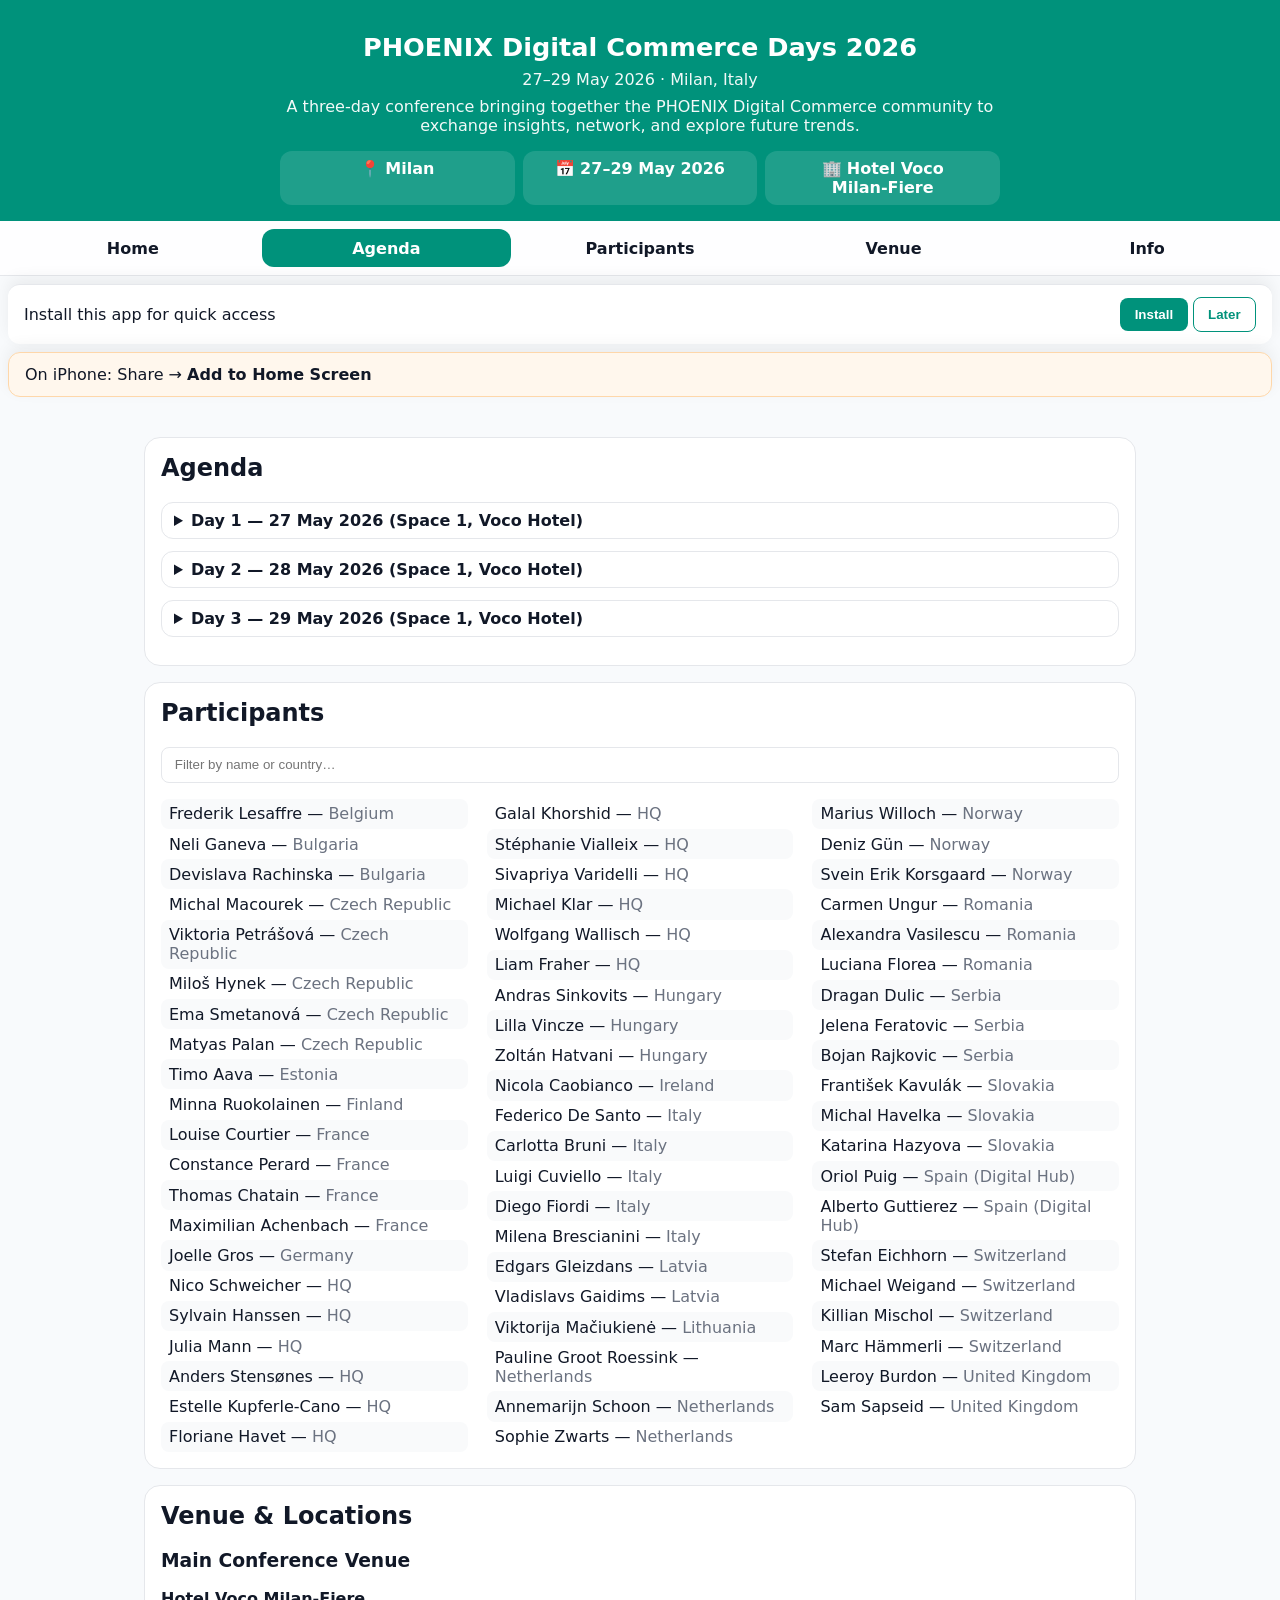
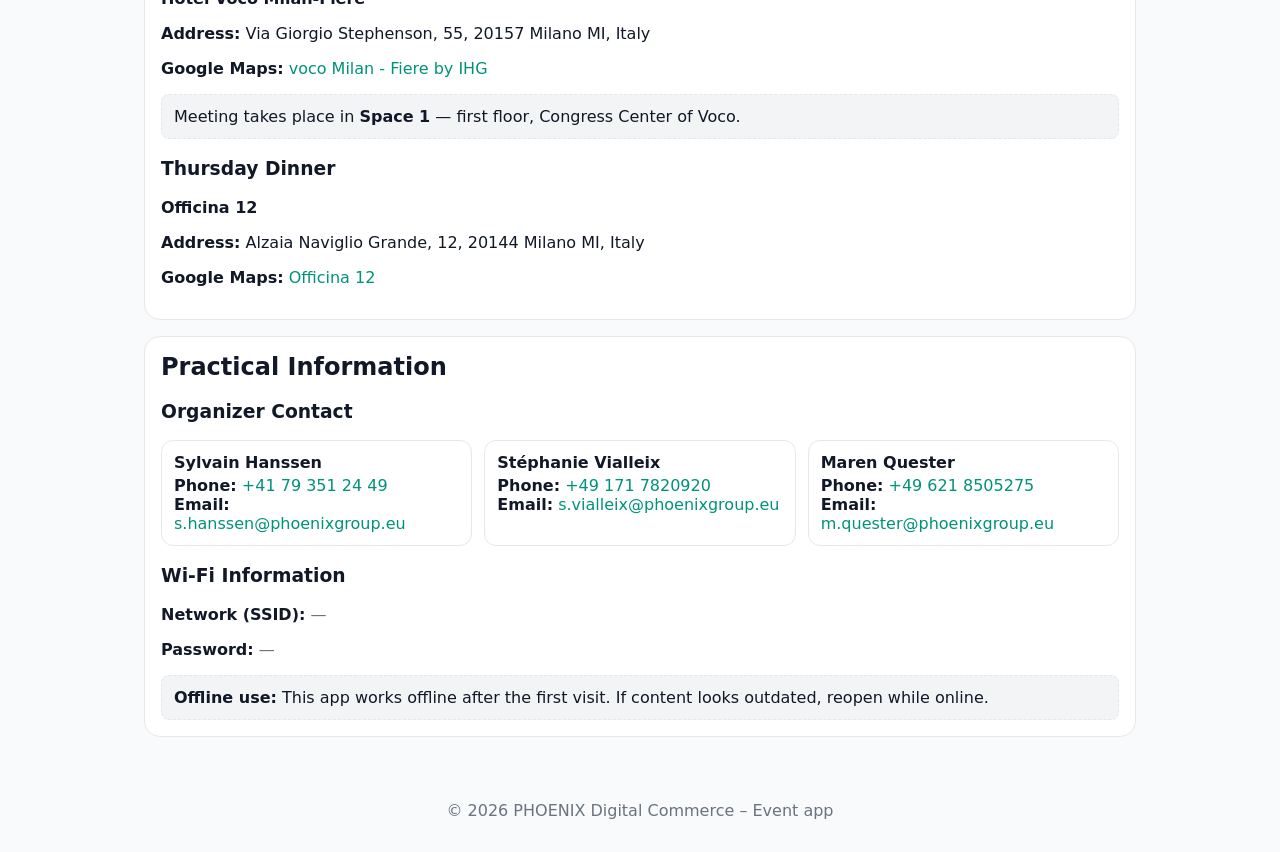
==== index.html @ 305f027a "Update index.html" ====
<!DOCTYPE html>
<html lang="en">
<head>
  <meta charset="UTF-8" />
  <meta name="viewport" content="width=device-width, initial-scale=1" />
  <meta name="theme-color" content="#0047ab" />
  <meta name="apple-mobile-web-app-capable" content="yes" />
  <meta name="apple-mobile-web-app-status-bar-style" content="black-translucent" />
  <title>PHOENIX Digital Commerce Days 2026</title>
  <link rel="manifest" href="manifest.json" />
  <link rel="icon" type="image/png" sizes="192x192" href="assets/icons/icon-192.png" />
  <link rel="apple-touch-icon" href="assets/icons/icon-192.png" />
  <link rel="stylesheet" href="style.css" />
</head>
<body>
  <header class="hero" id="home">
    <h1>PHOENIX Digital Commerce Days 2026</h1>
    <p class="event-meta">27–29 May 2026 · Milan, Italy</p>
    <p class="tagline">A three‑day conference bringing together the PHOENIX Digital Commerce community to exchange insights, network, and explore future trends.</p>
    <div class="quick-info">
      <div>📍 <strong>Milan</strong></div>
      <div>📅 <strong>27–29 May 2026</strong></div>
      <div>🏢 <strong>Hotel Voco Milan‑Fiere</strong></div>
    </div>
  </header>

  <nav class="tabs">
    <a href="#home" class="tab active">Home</a>
    <a href="#agenda" class="tab">Agenda</a>
    <a href="#participants" class="tab">Participants</a>
    <a href="#venue" class="tab">Venue</a>
    <a href="#info" class="tab">Info</a>
  </nav>

  <!-- Install banner (hidden until eligible) -->
  <div id="install-banner" class="install" hidden>
    <span>Install this app for quick access</span>
    <div class="install-actions">
      <button id="btn-install" class="btn">Install</button>
      <button id="btn-dismiss" class="btn outline">Later</button>
    </div>
  </div>

  <!-- iOS help (toggled by JS) -->
  <div id="ios-help" class="install ios" hidden>
    <span>On iPhone: Share → <strong>Add to Home Screen</strong></span>
  </div>

  <main>
    <section id="agenda">
      <h2>Agenda</h2>

      <details>
        <summary>Day 1 — 27 May 2026 <span class="location">(Space 1, Voco Hotel)</span></summary>
        <div class="agenda-table">
          <div class="row head"><div>Time</div><div>Session</div><div>Speakers</div></div>
          <div class="row"><div>12:00 – 13:30</div><div>Lunch - Betulle Restaurant</div><div></div></div>
          <div class="row"><div>13:30 – 13:35</div><div>DC Days opening</div><div>Sylvain</div></div>
          <div class="row"><div>13:35 – 14:00</div><div>PHX Digital Commerce Update</div><div>DC CC Team</div></div>
          <div class="row"><div>14:00 – 14:20</div><div>PHX Group update and ambition with Digital Commerce</div><div>Wolfgang Wallisch, ExB Commercial &amp; Marketing</div></div>
          <div class="row"><div>14:20 – 15:00</div><div>PHX Italy keynote: our journey from €5m to €50m</div><div>Federico, Luigi (BENU IT)</div></div>
          <div class="row"><div>15:00 – 15:30</div><div>Panel: Quick Commerce</div><div>Julia (moderator), with </div></div>
          <div class="row"><div>15:30 – 15:50</div><div>BREAK</div><div></div></div>
          <div class="row"><div>15:50 – 16:20</div><div>Approach to CRO at Apotek1</div><div>Deniz (Apotek1)</div></div>
          <div class="row"><div>16:20 – 16:40</div><div>Going from online to omnichannel in Bulgaria</div><div>Neli (BENU BG)</div></div>
          <div class="row"><div>16:40 – 17:30</div><div>External Keynote</div><div>Alberto Billato, eCommerce Director at Decathlon</div></div>
          <div class="row"><div>17:30 – 18:30</div><div>BREAK</div><div></div></div>
          <div class="row"><div>From 18:30</div><div>Drinks and dinner — OnFire Restaurant, Ground Floor Voco Hotel</div><div></div></div>
        </div>
      </details>

      <details>
        <summary>Day 2 — 28 May 2026 <span class="location">(Space 1, Voco Hotel)</span></summary>
        <div class="agenda-table">
          <div class="row head"><div>Time</div><div>Session</div><div>Speakers</div></div>
          <div class="row"><div>09:00 – 09:30</div><div>Are your websites AI ready?</div><div>DC CC team</div></div>
          <div class="row"><div>09:30 – 10:00</div><div>Panel: bringing online to the store</div><div>Stéphanie (moderator), with</div></div>
          <div class="row"><div>10:00 – 10:30</div><div>Panel: offline vs. online pricing</div><div>Julia (moderator), with</div></div>
          <div class="row"><div>10:30 – 10:50</div><div>BREAK</div><div></div></div>
          <div class="row"><div>10:50 – 11:25</div><div>Panel: How to engage pharmacists with digitalization?</div><div>Anders (moderator), with</div></div>
          <div class="row"><div>11:25 – 12:00</div><div>Panel: Rx and collaborating with online providers</div><div>Anders (moderator), with</div></div>
          <div class="row"><div>12:00 – 13:15</div><div>Lunch - Betulle Restaurant</div><div></div></div>
          <div class="row"><div>13:30 – 14:00</div><div>PHX Loyalty: learnings from Serbia</div><div>Jelena, Dragan (BENU RS)</div></div>
          <div class="row"><div>14:00 – 14:30</div><div>PHX Loyalty and Digital ecosystem update</div><div>Estelle (HQ), Oriol (Digital Hub)</div></div>
          <div class="row"><div>14:30 – 15:30</div><div>Loyalty roundtables</div><div>All</div></div>
          <div class="row"><div>15:30 – 15:50</div><div>BREAK</div><div></div></div>
          <div class="row"><div>15:50 – 16:30</div><div>External Keynote</div><div>Luca Visini, Head of EU Commercial Strategy & Development at Reset Health</div></div>
          <div class="row"><div>16:30 – 17:30</div><div>BREAK</div><div></div></div>
          <div class="row"><div>17:30</div><div>Bus departure to visit: 1. Amazon parapharmacy  2. OR Benu Salute City Life</div><div></div></div>
          <div class="row"><div>19:00 – 23:00</div><div>Dinner — Officina 12</div><div></div></div>
          <div class="row"><div>23:00</div><div>Bus to Hotel</div><div></div></div>
        </div>
      </details>

      <details>
        <summary>Day 3 — 29 May 2026 <span class="location">(Space 1, Voco Hotel)</span></summary>
        <div class="agenda-table">
          <div class="row head"><div>Time</div><div>Session</div><div>Speakers</div></div>
          <div class="row"><div>08:30 – 08:45</div><div>Wake-up trivia</div><div>DC CC team</div></div>
          <div class="row"><div>08:45 – 09:15</div><div>Update from PHX IT&amp;D</div><div>Michael Klar (PHX IT&D)</div></div>
          <div class="row"><div>09:15 – 09:30</div><div>Retail Media update</div><div>Galal </div></div>
          <div class="row"><div>09:30 – 10:00</div><div>Panel:Retail media</div><div>Galal (moderator), with</div></div>
          <div class="row"><div>10:00 – 10:00</div><div>BREAK</div><div></div></div>
          <div class="row"><div>10:00 – 10:45</div><div>PIM POC and next steps</div><div>Julia, Federico (BENU IT)</div></div>
          <div class="row"><div>10:45 – 11:05</div><div>AI and coding</div><div>Alberto (Digital Hub)</div></div>
          <div class="row"><div>11:05 – 11:50</div><div>AI tools “fair”</div><div>All</div></div>
          <div class="row"><div>11:50 – 12:00</div><div>Closing</div><div>Sylvain</div></div>
          <div class="row"><div>12:00</div><div>Bus to airports</div><div></div></div>
        </div>
      </details>
    </section>

    <section id="participants">
      <h2>Participants</h2>

      <div class="filter">
        <input id="people-filter" type="text" placeholder="Filter by name or country…" aria-label="Filter participants" />
      </div>

      <ul class="people" id="people-list">
        <li data-country="Belgium">Frederik Lesaffre — <span class="muted">Belgium</span></li>
        <li data-country="Bulgaria">Neli Ganeva — <span class="muted">Bulgaria</span></li>
        <li data-country="Bulgaria">Devislava Rachinska — <span class="muted">Bulgaria</span></li>
        <li data-country="Czech Republic">Michal Macourek — <span class="muted">Czech Republic</span></li>
        <li data-country="Czech Republic">Viktoria Petrášová — <span class="muted">Czech Republic</span></li>
        <li data-country="Czech Republic">Miloš Hynek — <span class="muted">Czech Republic</span></li>
        <li data-country="Czech Republic">Ema Smetanová — <span class="muted">Czech Republic</span></li>
        <li data-country="Czech Republic">Matyas Palan — <span class="muted">Czech Republic</span></li>
        <li data-country="Estonia">Timo Aava — <span class="muted">Estonia</span></li>
        <li data-country="Finland">Minna Ruokolainen — <span class="muted">Finland</span></li>
        <li data-country="France">Louise Courtier — <span class="muted">France</span></li>
        <li data-country="France">Constance Perard — <span class="muted">France</span></li>
        <li data-country="France">Thomas Chatain — <span class="muted">France</span></li>
        <li data-country="France">Maximilian Achenbach — <span class="muted">France</span></li>
        <li data-country="Germany">Joelle Gros — <span class="muted">Germany</span></li>
        <li data-country="HQ">Nico Schweicher — <span class="muted">HQ</span></li>
        <li data-country="HQ">Sylvain Hanssen — <span class="muted">HQ</span></li>
        <li data-country="HQ">Julia Mann — <span class="muted">HQ</span></li>
        <li data-country="HQ">Anders Stensønes — <span class="muted">HQ</span></li>
        <li data-country="HQ">Estelle Kupferle-Cano — <span class="muted">HQ</span></li>
        <li data-country="HQ">Floriane Havet — <span class="muted">HQ</span></li>
        <li data-country="HQ">Galal Khorshid — <span class="muted">HQ</span></li>
        <li data-country="HQ">Stéphanie Vialleix — <span class="muted">HQ</span></li>
        <li data-country="HQ">Sivapriya Varidelli — <span class="muted">HQ</span></li>
        <li data-country="HQ">Michael Klar — <span class="muted">HQ</span></li>
        <li data-country="HQ">Wolfgang Wallisch — <span class="muted">HQ</span></li>
        <li data-country="HQ">Liam Fraher — <span class="muted">HQ</span></li>
        <li data-country="Hungary">Andras Sinkovits — <span class="muted">Hungary</span></li>
        <li data-country="Hungary">Lilla Vincze — <span class="muted">Hungary</span></li>
        <li data-country="Hungary">Zoltán Hatvani — <span class="muted">Hungary</span></li>
        <li data-country="Ireland">Nicola Caobianco — <span class="muted">Ireland</span></li>
        <li data-country="Italy">Federico De Santo — <span class="muted">Italy</span></li>
        <li data-country="Italy">Carlotta Bruni — <span class="muted">Italy</span></li>
        <li data-country="Italy">Luigi Cuviello — <span class="muted">Italy</span></li>
        <li data-country="Italy">Diego Fiordi — <span class="muted">Italy</span></li>
        <li data-country="Italy">Milena Brescianini — <span class="muted">Italy</span></li>
        <li data-country="Latvia">Edgars Gleizdans — <span class="muted">Latvia</span></li>
        <li data-country="Latvia">Vladislavs Gaidims — <span class="muted">Latvia</span></li>
        <li data-country="Lithuania">Viktorija Mačiukienė — <span class="muted">Lithuania</span></li>
        <li data-country="Netherlands">Pauline Groot Roessink — <span class="muted">Netherlands</span></li>
        <li data-country="Netherlands">Annemarijn Schoon — <span class="muted">Netherlands</span></li>
        <li data-country="Netherlands">Sophie Zwarts — <span class="muted">Netherlands</span></li>
        <li data-country="Norway">Marius Willoch — <span class="muted">Norway</span></li>
        <li data-country="Norway">Deniz Gün — <span class="muted">Norway</span></li>
        <li data-country="Norway">Svein Erik Korsgaard — <span class="muted">Norway</span></li>
        <li data-country="Romania">Carmen Ungur — <span class="muted">Romania</span></li>
        <li data-country="Romania">Alexandra Vasilescu — <span class="muted">Romania</span></li>
        <li data-country="Romania">Luciana Florea — <span class="muted">Romania</span></li>
        <li data-country="Serbia">Dragan Dulic — <span class="muted">Serbia</span></li>
        <li data-country="Serbia">Jelena Feratovic — <span class="muted">Serbia</span></li>
        <li data-country="Serbia">Bojan Rajkovic — <span class="muted">Serbia</span></li>
        <li data-country="Slovakia">František Kavulák — <span class="muted">Slovakia</span></li>
        <li data-country="Slovakia">Michal Havelka — <span class="muted">Slovakia</span></li>
        <li data-country="Slovakia">Katarina Hazyova — <span class="muted">Slovakia</span></li>
        <li data-country="Spain">Oriol Puig — <span class="muted">Spain (Digital Hub)</span></li>
        <li data-country="Spain">Alberto Guttierez — <span class="muted">Spain (Digital Hub)</span></li>
        <li data-country="Switzerland">Stefan Eichhorn — <span class="muted">Switzerland</span></li>
        <li data-country="Switzerland">Michael Weigand — <span class="muted">Switzerland</span></li>
        <li data-country="Switzerland">Killian Mischol — <span class="muted">Switzerland</span></li>
        <li data-country="Switzerland">Marc Hämmerli — <span class="muted">Switzerland</span></li>
        <li data-country="United Kingdom">Leeroy Burdon — <span class="muted">United Kingdom</span></li>
        <li data-country="United Kingdom">Sam Sapseid — <span class="muted">United Kingdom</span></li>
      </ul>
    </section>

    <section id="venue">
      <h2>Venue &amp; Locations</h2>

      <h3>Main Conference Venue</h3>
      <p><strong>Hotel Voco Milan‑Fiere</strong></p>
      <p><strong>Address:</strong> Via Giorgio Stephenson, 55, 20157 Milano MI, Italy</p>
      <p><strong>Google Maps:</strong> <a class="link" href="https://maps.google.com/?q=Via+Giorgio+Stephenson,+55,+20157+Milano+MI,+Italy" target="_blank" rel="noopener">voco Milan - Fiere by IHG</a></p>
      <p class="note">Meeting takes place in <strong>Space 1</strong> — first floor, Congress Center of Voco.</p>

      <h3>Thursday Dinner</h3>
      <p><strong>Officina 12</strong></p>
      <p><strong>Address:</strong> Alzaia Naviglio Grande, 12, 20144 Milano MI, Italy</p>
      <p><strong>Google Maps:</strong> <a class="link" href="https://maps.google.com/?q=Officina+12,+Alzaia+Naviglio+Grande,+12,+20144+Milano+MI,+Italy" target="_blank" rel="noopener">Officina 12</a></p>
    </section>

    <section id="info">
      <h2>Practical Information</h2>

      <h3>Organizer Contact</h3>
      <div class="contact-cards">
        <div class="contact">
          <div class="name">Sylvain Hanssen</div>
          <div class="row"><strong>Phone:</strong> <a class="link" href="tel:+41793512449">+41 79 351 24 49</a></div>
          <div class="row"><strong>Email:</strong> <a class="link" href="mailto:s.hanssen@phoenixgroup.eu">s.hanssen@phoenixgroup.eu</a></div>
        </div>
        <div class="contact">
          <div class="name">Stéphanie Vialleix</div>
          <div class="row"><strong>Phone:</strong> <a class="link" href="tel:+491717820920">+49 171 7820920</a></div>
          <div class="row"><strong>Email:</strong> <a class="link" href="mailto:s.vialleix@phoenixgroup.eu">s.vialleix@phoenixgroup.eu</a></div>
        </div>
        <div class="contact">
          <div class="name">Maren Quester</div>
          <div class="row"><strong>Phone:</strong> <a class="link" href="tel:+496218505275">+49 621 8505275</a></div>
          <div class="row"><strong>Email:</strong> <a class="link" href="mailto:m.quester@phoenixgroup.eu">m.quester@phoenixgroup.eu</a></div>
        </div>
      </div>

      <h3>Wi‑Fi Information</h3>
      <p><strong>Network (SSID):</strong> <span class="muted">—</span></p>
      <p><strong>Password:</strong> <span class="muted">—</span></p>

      <div class="note">
        <strong>Offline use:</strong> This app works offline after the first visit. If content looks outdated, reopen while online.
      </div>
    </section>
  </main>

  <footer class="footer">© 2026 PHOENIX Digital Commerce – Event app</footer>

  <script src="app.js"></script>
</body>
</html>
---- style.css ----
:root {
  --brand: #00927B;
  --ink: #111827;
  --muted: #6b7280;
  --bg: #f8fafc;
  --card: #ffffff;
  --border: #e5e7eb;
}
* { box-sizing: border-box; }
html, body { height: 100%; }
body {
  margin: 0;
  font-family: system-ui, -apple-system, Segoe UI, Roboto, Helvetica, Arial, sans-serif;
  color: var(--ink);
  background: var(--bg);
}
.hero {
  padding: 2rem 1rem 1rem;
  text-align: center;
  background: #00927B;
  color: white;
}
.hero h1 { margin: 0 0 .5rem; font-size: 1.6rem; }
.hero .event-meta { margin: 0 0 .5rem; opacity: .95; }
.hero .tagline { margin: 0 auto 1rem; max-width: 720px; opacity: .95; }
.quick-info { display: grid; grid-template-columns: repeat(3, 1fr); gap: .5rem; max-width: 720px; margin: 0 auto; }
.quick-info > div { background: rgba(255,255,255,.12); padding: .5rem .75rem; border-radius: .75rem; }

.tabs { position: sticky; top: 0; z-index: 10; display: flex; gap: .25rem; padding: .5rem; background: rgba(255,255,255,.8); backdrop-filter: blur(6px); border-bottom: 1px solid var(--border); }
.tabs .tab { flex: 1; text-align: center; padding: .6rem .5rem; text-decoration: none; color: var(--ink); border-radius: .75rem; font-weight: 600; }
.tabs .tab.active { background: var(--brand); color: white; }

/* Install banner */
.install {
  position: sticky;
  bottom: 0;
  z-index: 20;
  display: flex;
  gap: .75rem;
  align-items: center;
  justify-content: space-between;
  padding: .75rem 1rem;
  border-top: 1px solid var(--border);
  background: #fff;
  box-shadow: 0 -6px 16px rgba(0,0,0,.06);
  margin: .5rem;
  border-radius: .75rem;
}
.install.ios { background: #fff7ed; border: 1px solid #fed7aa; }
.btn { appearance: none; border: 0; background: var(--brand); color: #fff; padding: .55rem .9rem; border-radius: .5rem; font-weight: 600; cursor: pointer; }
.btn.outline { background: transparent; color: var(--brand); border: 1px solid var(--brand); }

main { padding: 1rem; max-width: 1024px; margin: 0 auto; }
section { background: var(--card); border: 1px solid var(--border); border-radius: 1rem; padding: 1rem; margin: 1rem 0; }
section h2 { margin-top: 0; }

/* Agenda */
details { border: 1px solid var(--border); border-radius: .75rem; padding: .5rem .75rem; margin: .75rem 0; background: #fff; }
summary { cursor: pointer; font-weight: 600; }
.summary .location { color: var(--muted); }
.agenda-table { display: grid; gap: .25rem; margin-top: .5rem; }
.agenda-table .row { display: grid; grid-template-columns: 140px 1fr 260px; gap: .5rem; align-items: start; padding: .5rem; border-radius: .5rem; }
.agenda-table .row:nth-child(odd) { background: #f9fafb; }
.agenda-table .row.head { background: #eef2ff; font-weight: 700; }
.agenda-table .row.head > div { border-bottom: 1px solid #e5e7eb; padding-bottom: .25rem; }

/* Participants */
.filter { margin: .5rem 0 1rem; }
.filter input { width: 100%; padding: .6rem .8rem; border: 1px solid var(--border); border-radius: .5rem; }
.people { list-style: none; padding: 0; margin: 0; columns: 1; column-gap: 1.2rem; }
.people li { break-inside: avoid; padding: .35rem .5rem; border-radius: .5rem; }
.people li:nth-child(odd) { background: #f9fafb; }

/* Contacts */
.contact-cards { display: grid; grid-template-columns: repeat(auto-fill, minmax(240px, 1fr)); gap: .75rem; }
.contact { background: #fff; border: 1px solid var(--border); border-radius: .75rem; padding: .75rem; }
.contact .name { font-weight: 700; margin-bottom: .25rem; }

.muted { color: var(--muted); }
.link { color: var(--brand); text-decoration: none; }
.link:hover { text-decoration: underline; }
.note { background: #f3f4f6; border: 1px dashed var(--border); padding: .75rem; border-radius: .5rem; margin-top: .75rem; }
.footer { text-align: center; color: var(--muted); padding: 2rem 1rem; }

@media (min-width: 900px) { .people { columns: 2; } }
@media (min-width: 1200px) { .people { columns: 3; } }
@media (max-width: 640px) {
  .quick-info { grid-template-columns: 1fr; }
  .agenda-table .row { grid-template-columns: 110px 1fr 180px; }
}
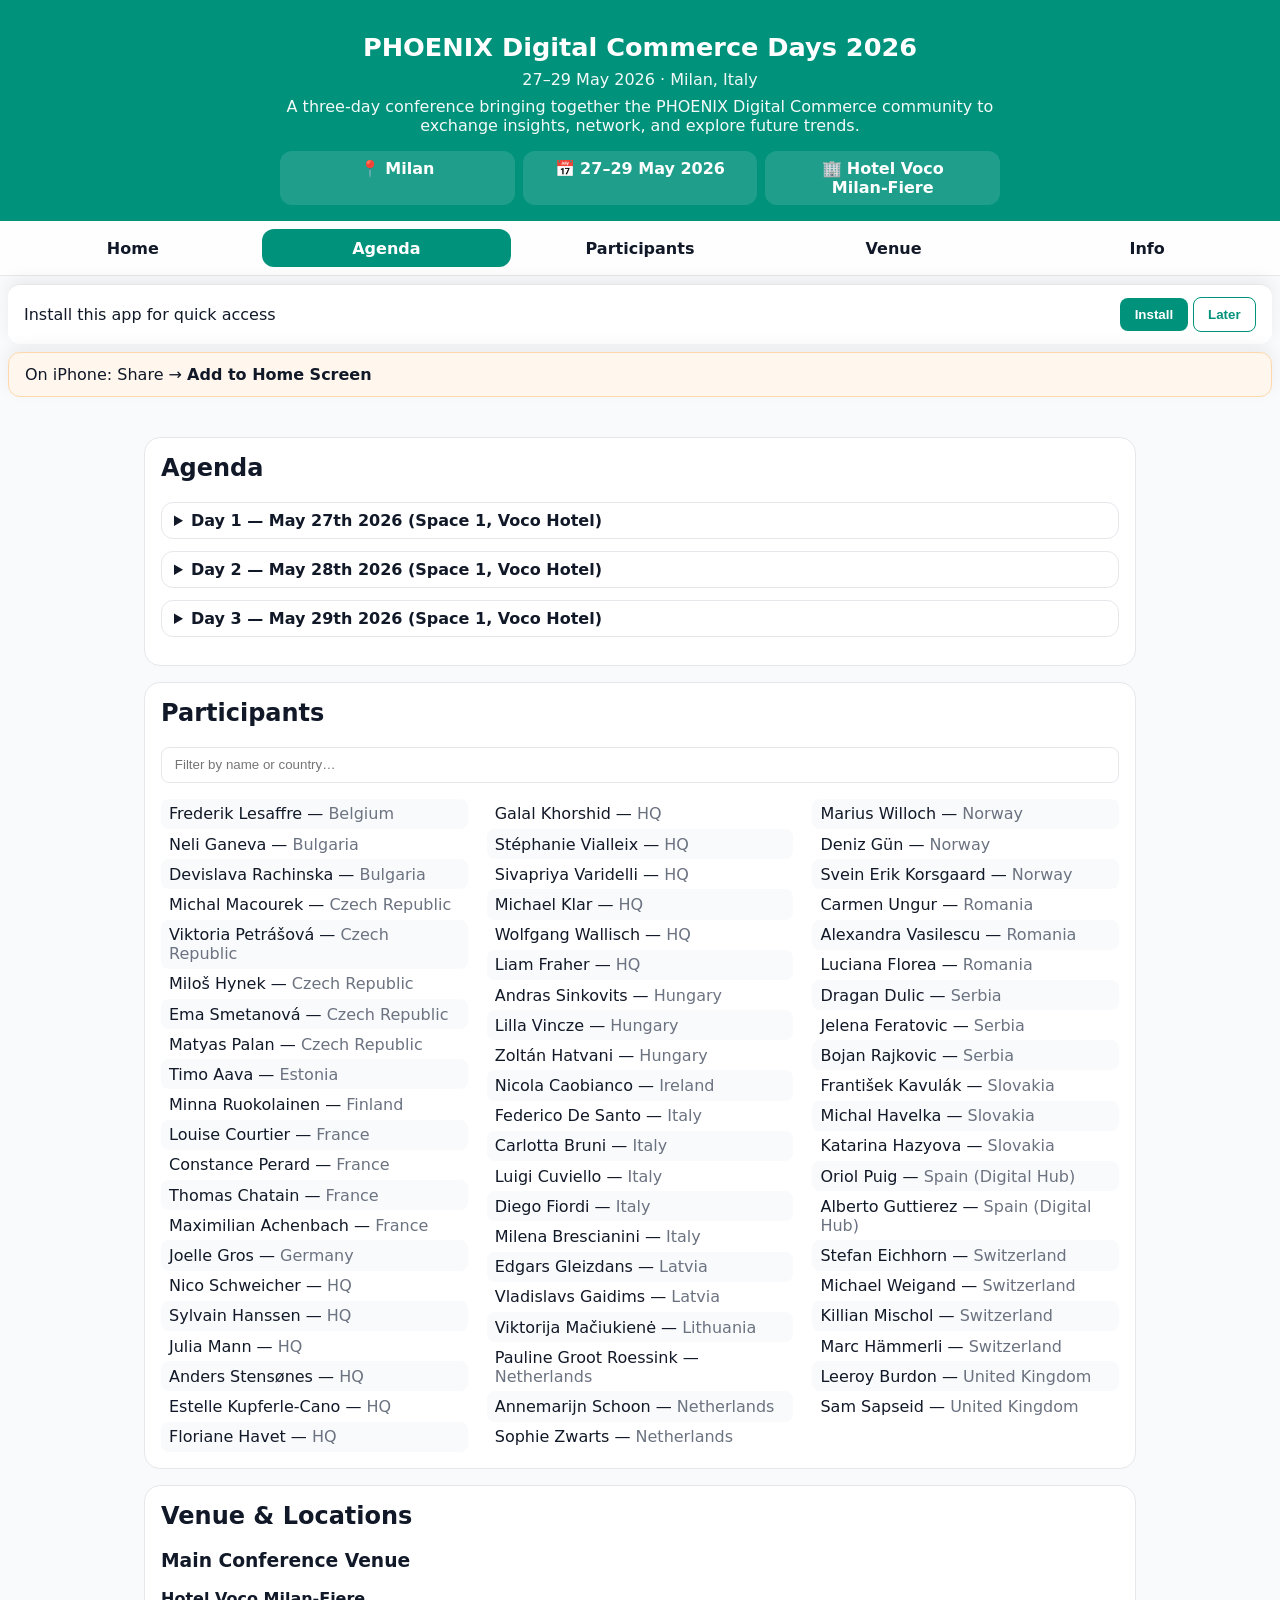
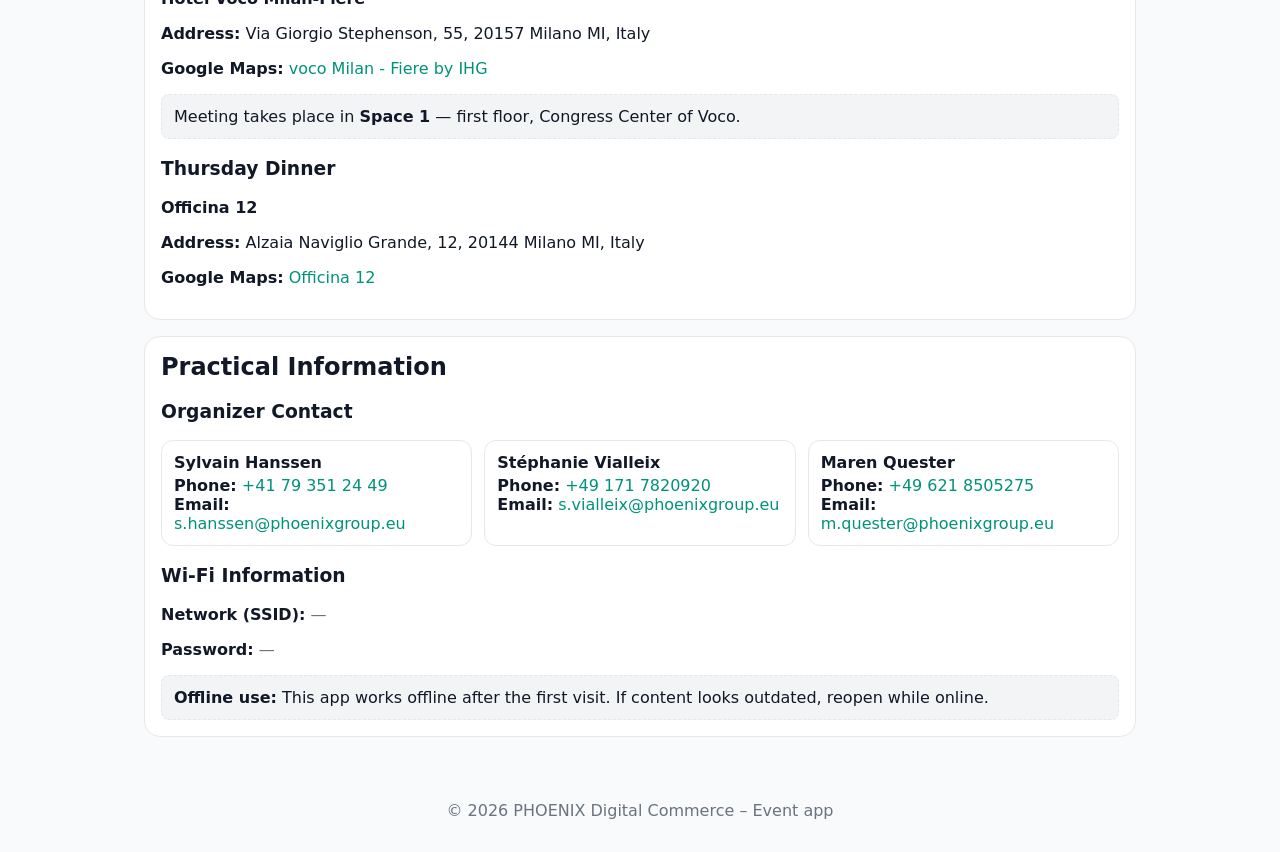
==== commit c715213a: "Update index.html" ====
--- a/index.html
+++ b/index.html
@@ -51,10 +51,10 @@
       <h2>Agenda</h2>
 
       <details>
-        <summary>Day 1 — 27 May 2026 <span class="location">(Space 1, Voco Hotel)</span></summary>
+        <summary>Day 1 — May 27th 2026 <span class="location">(Space 1, Voco Hotel)</span></summary>
         <div class="agenda-table">
           <div class="row head"><div>Time</div><div>Session</div><div>Speakers</div></div>
-          <div class="row"><div>12:00 – 13:30</div><div>Lunch - Betulle Restaurant</div><div></div></div>
+          <div class="row"><div>12:00 – 13:30</div><div>LUNCH @ Betulle Restaurant</div><div></div></div>
           <div class="row"><div>13:30 – 13:35</div><div>DC Days opening</div><div>Sylvain</div></div>
           <div class="row"><div>13:35 – 14:00</div><div>PHX Digital Commerce Update</div><div>DC CC Team</div></div>
           <div class="row"><div>14:00 – 14:20</div><div>PHX Group update and ambition with Digital Commerce</div><div>Wolfgang Wallisch, ExB Commercial &amp; Marketing</div></div>
@@ -70,7 +70,7 @@
       </details>
 
       <details>
-        <summary>Day 2 — 28 May 2026 <span class="location">(Space 1, Voco Hotel)</span></summary>
+        <summary>Day 2 — May 28th 2026 <span class="location">(Space 1, Voco Hotel)</span></summary>
         <div class="agenda-table">
           <div class="row head"><div>Time</div><div>Session</div><div>Speakers</div></div>
           <div class="row"><div>09:00 – 09:30</div><div>Are your websites AI ready?</div><div>DC CC team</div></div>
@@ -79,7 +79,7 @@
           <div class="row"><div>10:30 – 10:50</div><div>BREAK</div><div></div></div>
           <div class="row"><div>10:50 – 11:25</div><div>Panel: How to engage pharmacists with digitalization?</div><div>Anders (moderator), with</div></div>
           <div class="row"><div>11:25 – 12:00</div><div>Panel: Rx and collaborating with online providers</div><div>Anders (moderator), with</div></div>
-          <div class="row"><div>12:00 – 13:15</div><div>Lunch - Betulle Restaurant</div><div></div></div>
+          <div class="row"><div>12:00 – 13:15</div><div>LUNCH @ Betulle Restaurant</div><div></div></div>
           <div class="row"><div>13:30 – 14:00</div><div>PHX Loyalty: learnings from Serbia</div><div>Jelena, Dragan (BENU RS)</div></div>
           <div class="row"><div>14:00 – 14:30</div><div>PHX Loyalty and Digital ecosystem update</div><div>Estelle (HQ), Oriol (Digital Hub)</div></div>
           <div class="row"><div>14:30 – 15:30</div><div>Loyalty roundtables</div><div>All</div></div>
@@ -93,19 +93,19 @@
       </details>
 
       <details>
-        <summary>Day 3 — 29 May 2026 <span class="location">(Space 1, Voco Hotel)</span></summary>
+        <summary>Day 3 — May 29th 2026 <span class="location">(Space 1, Voco Hotel)</span></summary>
         <div class="agenda-table">
           <div class="row head"><div>Time</div><div>Session</div><div>Speakers</div></div>
           <div class="row"><div>08:30 – 08:45</div><div>Wake-up trivia</div><div>DC CC team</div></div>
-          <div class="row"><div>08:45 – 09:15</div><div>Update from PHX IT&amp;D</div><div>Michael Klar (PHX IT&D)</div></div>
-          <div class="row"><div>09:15 – 09:30</div><div>Retail Media update</div><div>Galal </div></div>
-          <div class="row"><div>09:30 – 10:00</div><div>Panel:Retail media</div><div>Galal (moderator), with</div></div>
-          <div class="row"><div>10:00 – 10:00</div><div>BREAK</div><div></div></div>
-          <div class="row"><div>10:00 – 10:45</div><div>PIM POC and next steps</div><div>Julia, Federico (BENU IT)</div></div>
-          <div class="row"><div>10:45 – 11:05</div><div>AI and coding</div><div>Alberto (Digital Hub)</div></div>
+          <div class="row"><div>08:45 – 09:15</div><div>Update from PHX IT&amp;D and deploying AI</div><div>Michael Klar (PHX IT&D)</div></div>
+          <div class="row"><div>09:15 – 09:35</div><div>Retail Media update - where are we?</div><div>Galal </div></div>
+          <div class="row"><div>09:35 – 10:00</div><div>Panel: Retail media</div><div>Galal (moderator), with</div></div>
+          <div class="row"><div>10:00 – 10:20</div><div>BREAK</div><div></div></div>
+          <div class="row"><div>10:20 – 10:45</div><div>PIM POC and next steps</div><div>Julia, Federico (BENU IT)</div></div>
+          <div class="row"><div>10:45 – 11:05</div><div>Deploying AI for coding</div><div>Alberto (Digital Hub)</div></div>
           <div class="row"><div>11:05 – 11:50</div><div>AI tools “fair”</div><div>All</div></div>
           <div class="row"><div>11:50 – 12:00</div><div>Closing</div><div>Sylvain</div></div>
-          <div class="row"><div>12:00</div><div>Bus to airports</div><div></div></div>
+          <div class="row"><div>12:15</div><div>Bus leaving to Milan airports</div><div></div></div>
         </div>
       </details>
     </section>
--- a/style.css
+++ b/style.css
@@ -89,3 +89,36 @@
   .quick-info { grid-template-columns: 1fr; }
   .agenda-table .row { grid-template-columns: 110px 1fr 180px; }
 }
+
+/* Critical: prevent grid overflow */
+.agenda-table .row > div {
+  min-width: 0;
+  overflow-wrap: anywhere;
+}
+
+/* Better column proportions on mobile */
+@media (max-width: 640px) {
+  .agenda-table .row {
+    grid-template-columns: 92px 1fr 120px; /* narrower speaker column */
+  }
+}
+
+/* Tiny screens: speakers go below session */
+@media (max-width: 420px) {
+  .agenda-table .row {
+    grid-template-columns: 92px 1fr;
+  }
+
+  .agenda-table .row > div:nth-child(3) {
+    grid-column: 1 / -1;
+    margin-top: .25rem;
+    color: var(--muted);
+  }
+
+  /* ✅ Label only on non-header rows */
+  .agenda-table .row:not(.head) > div:nth-child(3):not(:empty)::before {
+    content: "Speakers: ";
+    font-weight: 600;
+  }
+}
+
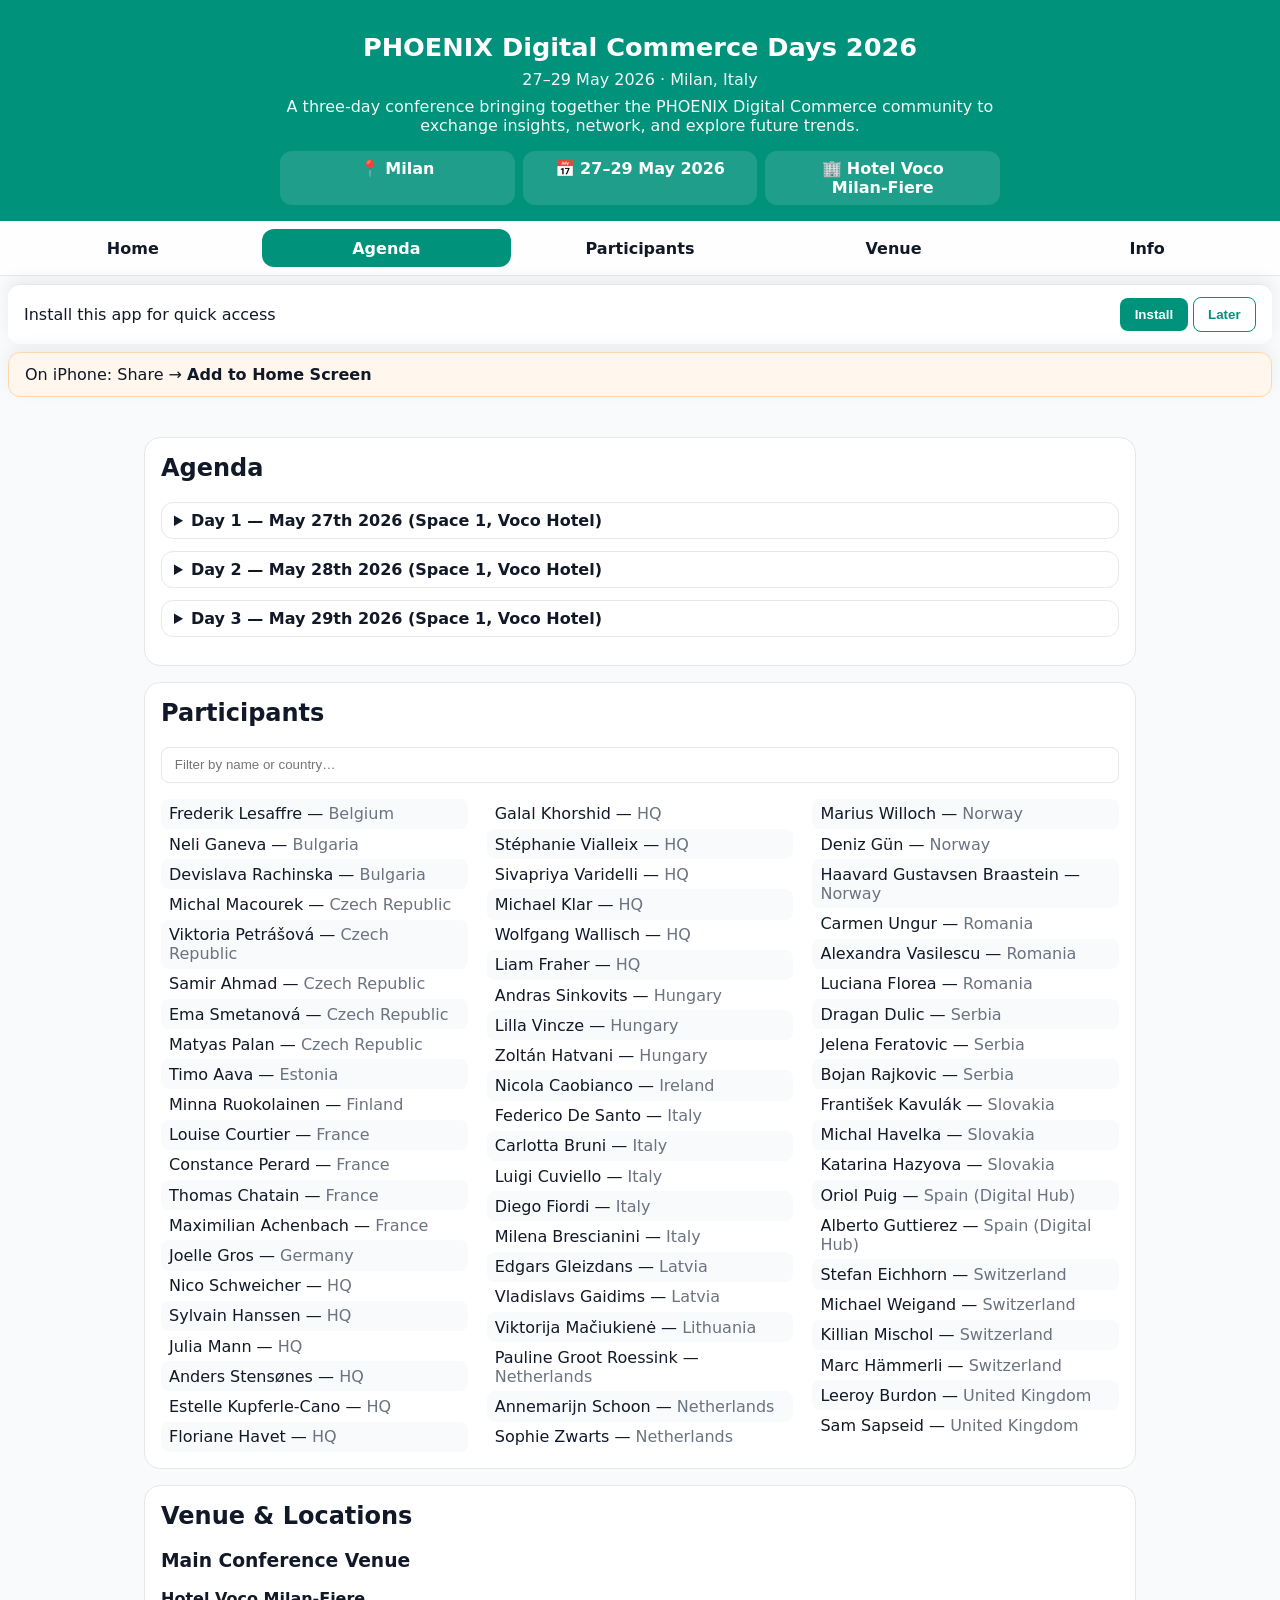
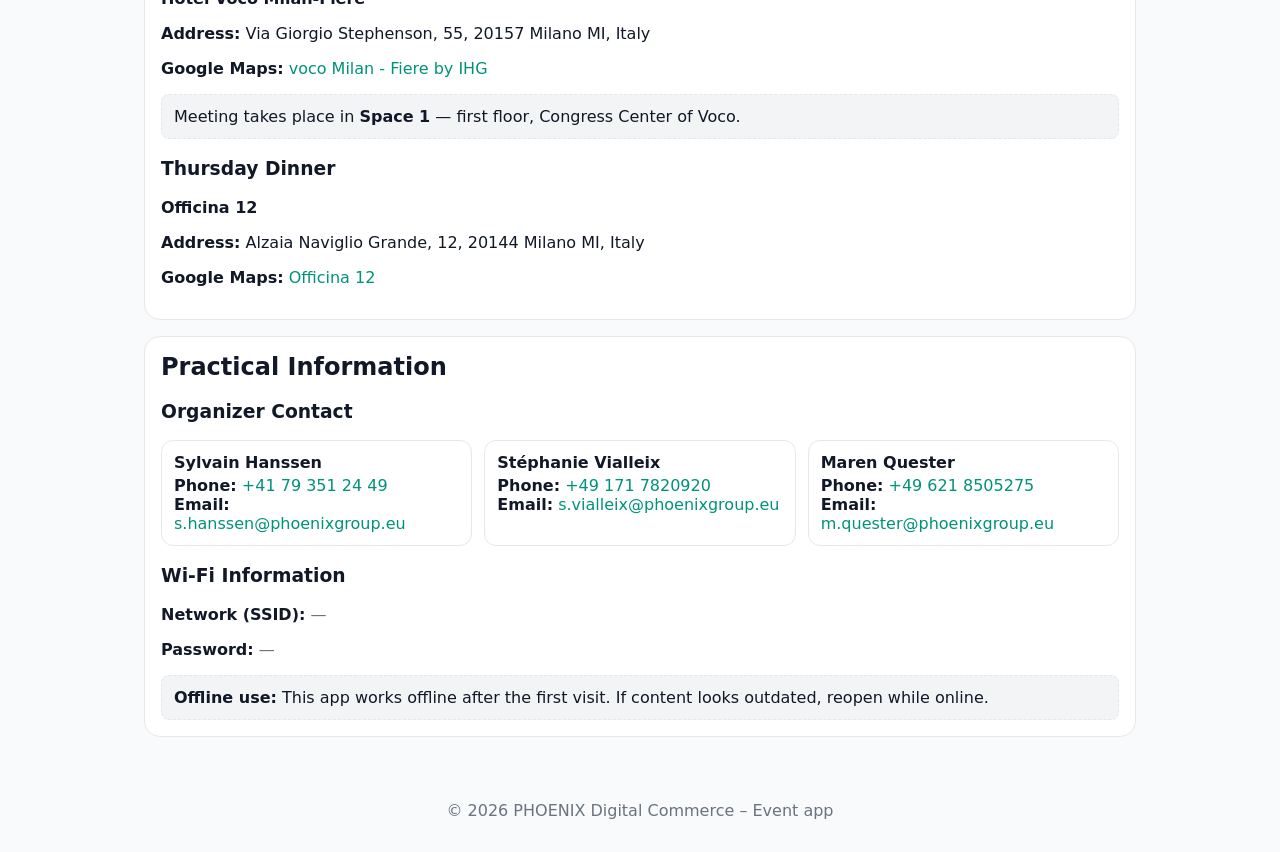
==== commit cfbfe0c5: "Update index.html" ====
--- a/index.html
+++ b/index.html
@@ -123,7 +123,7 @@
         <li data-country="Bulgaria">Devislava Rachinska — <span class="muted">Bulgaria</span></li>
         <li data-country="Czech Republic">Michal Macourek — <span class="muted">Czech Republic</span></li>
         <li data-country="Czech Republic">Viktoria Petrášová — <span class="muted">Czech Republic</span></li>
-        <li data-country="Czech Republic">Miloš Hynek — <span class="muted">Czech Republic</span></li>
+        <li data-country="Czech Republic">Samir Ahmad — <span class="muted">Czech Republic</span></li>
         <li data-country="Czech Republic">Ema Smetanová — <span class="muted">Czech Republic</span></li>
         <li data-country="Czech Republic">Matyas Palan — <span class="muted">Czech Republic</span></li>
         <li data-country="Estonia">Timo Aava — <span class="muted">Estonia</span></li>
@@ -162,7 +162,7 @@
         <li data-country="Netherlands">Sophie Zwarts — <span class="muted">Netherlands</span></li>
         <li data-country="Norway">Marius Willoch — <span class="muted">Norway</span></li>
         <li data-country="Norway">Deniz Gün — <span class="muted">Norway</span></li>
-        <li data-country="Norway">Svein Erik Korsgaard — <span class="muted">Norway</span></li>
+        <li data-country="Norway">Haavard Gustavsen Braastein — <span class="muted">Norway</span></li>
         <li data-country="Romania">Carmen Ungur — <span class="muted">Romania</span></li>
         <li data-country="Romania">Alexandra Vasilescu — <span class="muted">Romania</span></li>
         <li data-country="Romania">Luciana Florea — <span class="muted">Romania</span></li>
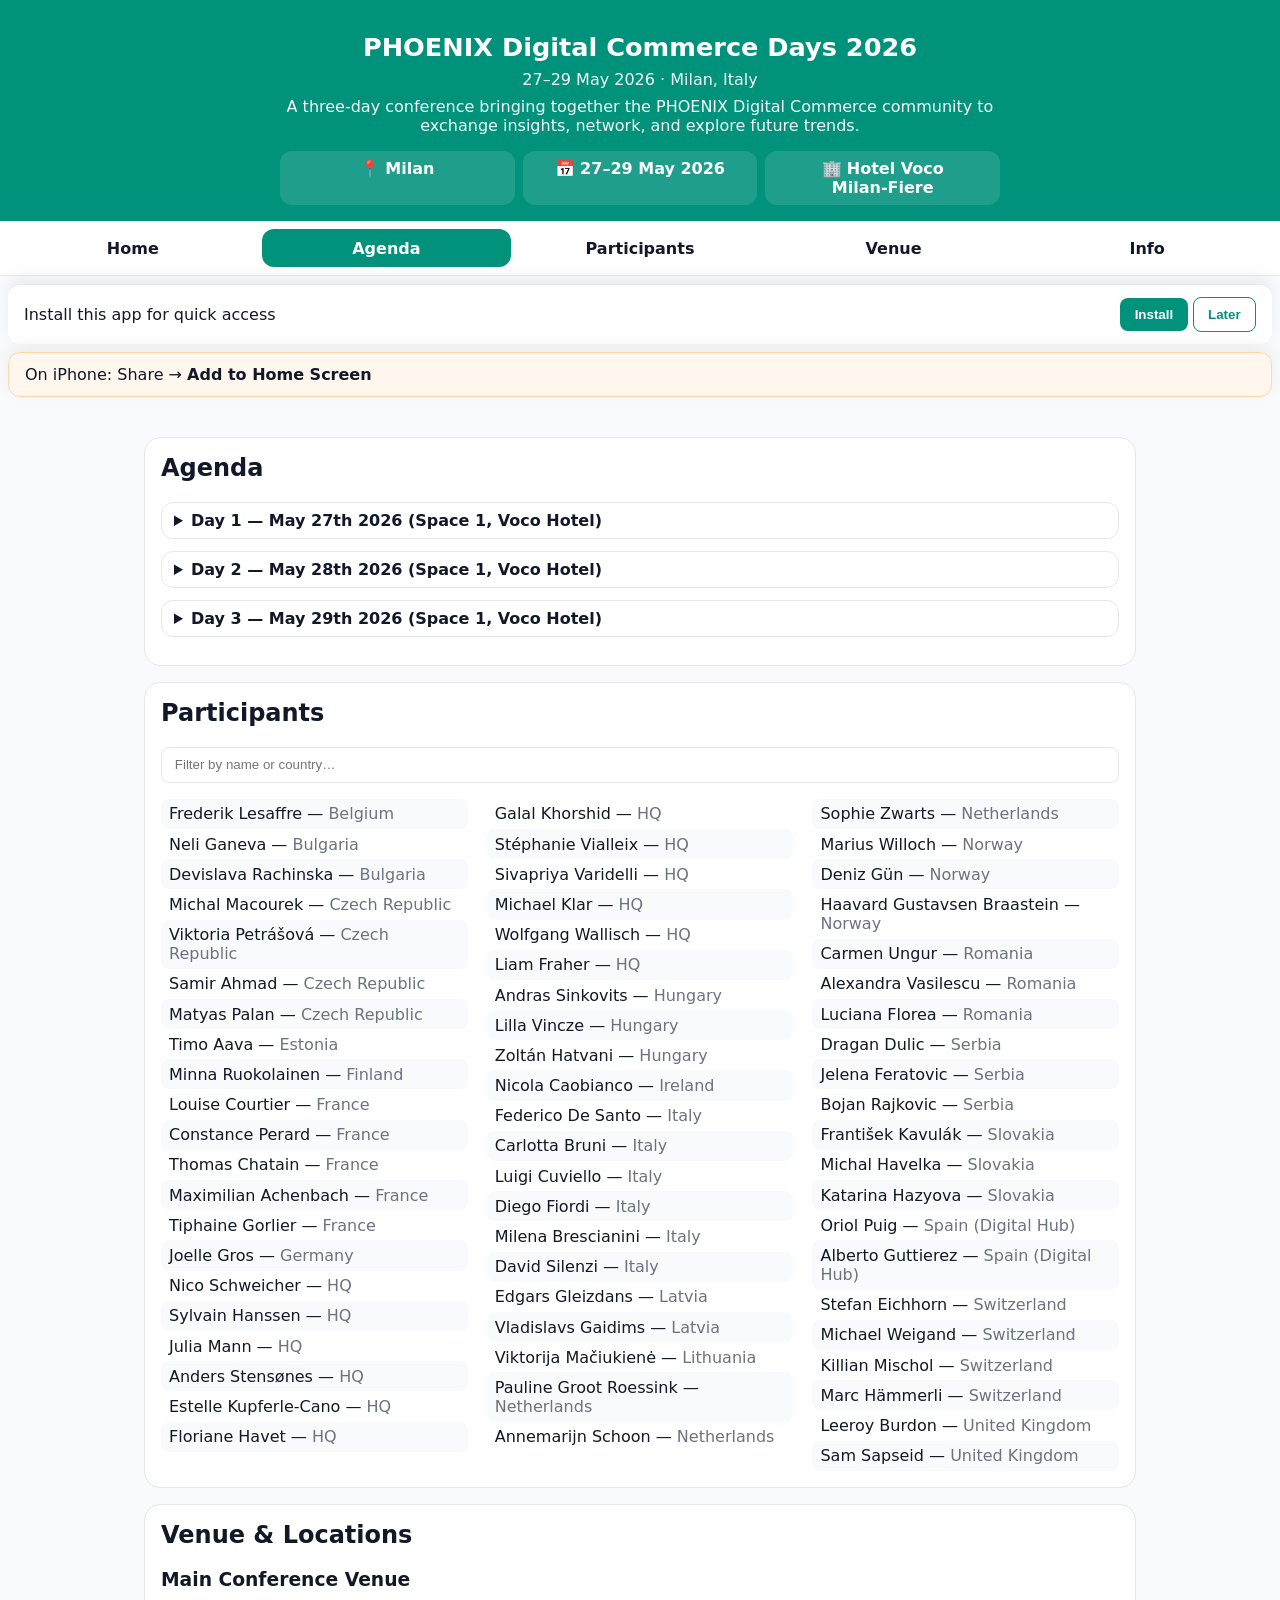
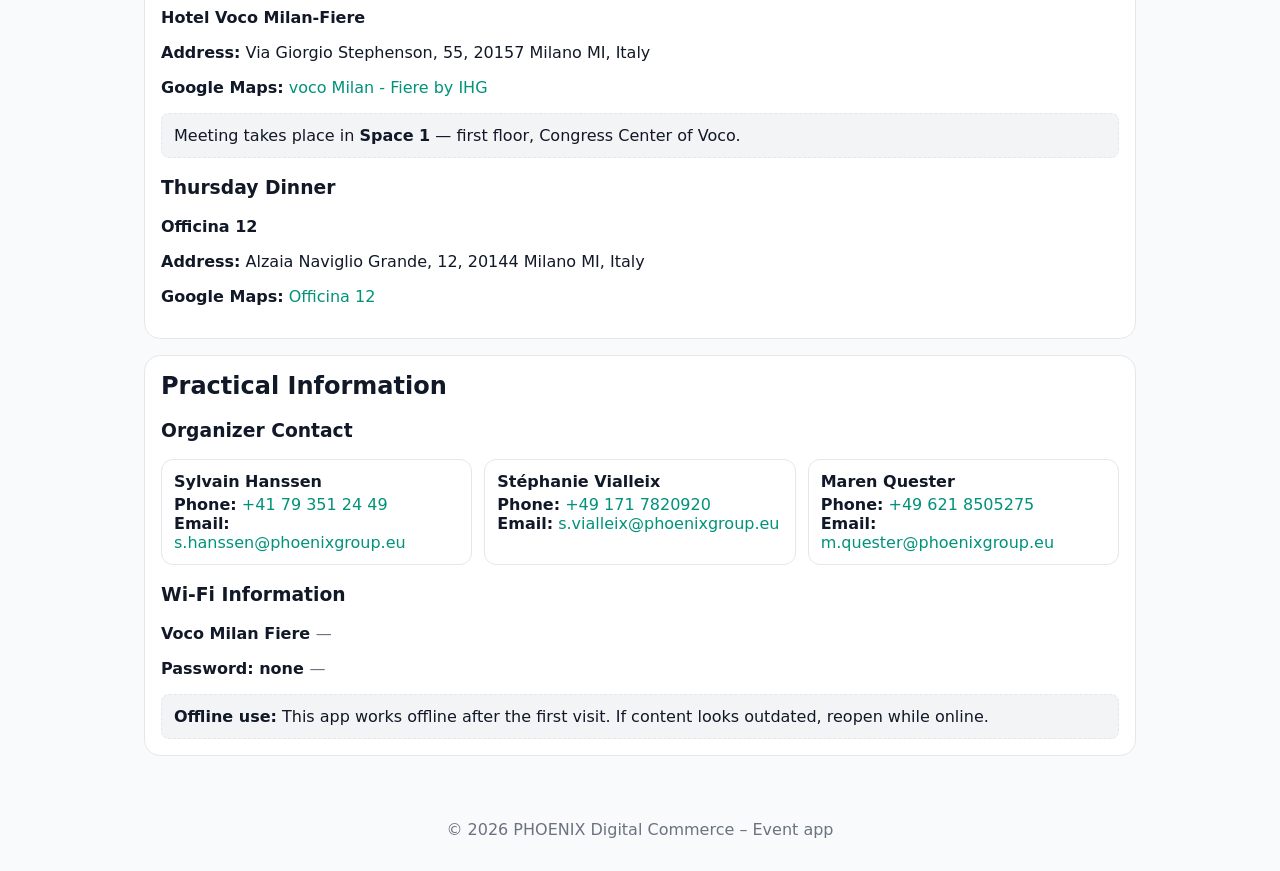
==== commit 7c22f112: "Update index.html" ====
--- a/index.html
+++ b/index.html
@@ -74,13 +74,13 @@
         <div class="agenda-table">
           <div class="row head"><div>Time</div><div>Session</div><div>Speakers</div></div>
           <div class="row"><div>09:00 – 09:30</div><div>Are your websites AI ready?</div><div>DC CC team</div></div>
-          <div class="row"><div>09:30 – 10:00</div><div>Panel: bringing online to the store</div><div>Stéphanie (moderator), with</div></div>
-          <div class="row"><div>10:00 – 10:30</div><div>Panel: offline vs. online pricing</div><div>Julia (moderator), with</div></div>
-          <div class="row"><div>10:30 – 10:50</div><div>BREAK</div><div></div></div>
-          <div class="row"><div>10:50 – 11:25</div><div>Panel: How to engage pharmacists with digitalization?</div><div>Anders (moderator), with</div></div>
-          <div class="row"><div>11:25 – 12:00</div><div>Panel: Rx and collaborating with online providers</div><div>Anders (moderator), with</div></div>
+          <div class="row"><div>09:30 – 10:00</div><div>Panel: bringing online to the store</div><div>Julia (moderator), with CZ/NL/IE</div></div>
+          <div class="row"><div>10:00 – 10:30</div><div>Panel: offline vs. online pricing</div><div>Stephanie (moderator), with CZ / NO/ BAL / CH</div></div>
+          <div class="row"><div>10:30 – 10:55</div><div>BREAK</div><div></div></div>
+          <div class="row"><div>10:55 – 11:30</div><div>Panel: How to engage pharmacists with digitalization?</div><div>Anders (moderator), with Gesund.de / SK / HU</div></div>
+          <div class="row"><div>11:30 – 12:00</div><div>Panel: Rx and collaborating with online providers</div><div>Anders (moderator), with IE / NL / BAL / UK</div></div>
           <div class="row"><div>12:00 – 13:15</div><div>LUNCH @ Betulle Restaurant</div><div></div></div>
-          <div class="row"><div>13:30 – 14:00</div><div>PHX Loyalty: learnings from Serbia</div><div>Jelena, Dragan (BENU RS)</div></div>
+          <div class="row"><div>13:15 – 13:45</div><div>PHX Loyalty: learnings from Serbia</div><div>Jelena, Dragan (BENU RS)</div></div>
           <div class="row"><div>14:00 – 14:30</div><div>PHX Loyalty and Digital ecosystem update</div><div>Estelle (HQ), Oriol (Digital Hub)</div></div>
           <div class="row"><div>14:30 – 15:30</div><div>Loyalty roundtables</div><div>All</div></div>
           <div class="row"><div>15:30 – 15:50</div><div>BREAK</div><div></div></div>
@@ -99,7 +99,7 @@
           <div class="row"><div>08:30 – 08:45</div><div>Wake-up trivia</div><div>DC CC team</div></div>
           <div class="row"><div>08:45 – 09:15</div><div>Update from PHX IT&amp;D and deploying AI</div><div>Michael Klar (PHX IT&D)</div></div>
           <div class="row"><div>09:15 – 09:35</div><div>Retail Media update - where are we?</div><div>Galal </div></div>
-          <div class="row"><div>09:35 – 10:00</div><div>Panel: Retail media</div><div>Galal (moderator), with</div></div>
+          <div class="row"><div>09:35 – 10:00</div><div>Panel: Retail media</div><div>Galal (moderator), with HU / CZ / RS</div></div>
           <div class="row"><div>10:00 – 10:20</div><div>BREAK</div><div></div></div>
           <div class="row"><div>10:20 – 10:45</div><div>PIM POC and next steps</div><div>Julia, Federico (BENU IT)</div></div>
           <div class="row"><div>10:45 – 11:05</div><div>Deploying AI for coding</div><div>Alberto (Digital Hub)</div></div>
@@ -124,7 +124,6 @@
         <li data-country="Czech Republic">Michal Macourek — <span class="muted">Czech Republic</span></li>
         <li data-country="Czech Republic">Viktoria Petrášová — <span class="muted">Czech Republic</span></li>
         <li data-country="Czech Republic">Samir Ahmad — <span class="muted">Czech Republic</span></li>
-        <li data-country="Czech Republic">Ema Smetanová — <span class="muted">Czech Republic</span></li>
         <li data-country="Czech Republic">Matyas Palan — <span class="muted">Czech Republic</span></li>
         <li data-country="Estonia">Timo Aava — <span class="muted">Estonia</span></li>
         <li data-country="Finland">Minna Ruokolainen — <span class="muted">Finland</span></li>
@@ -132,6 +131,7 @@
         <li data-country="France">Constance Perard — <span class="muted">France</span></li>
         <li data-country="France">Thomas Chatain — <span class="muted">France</span></li>
         <li data-country="France">Maximilian Achenbach — <span class="muted">France</span></li>
+        <li data-country="France">Tiphaine Gorlier — <span class="muted">France</span></li>
         <li data-country="Germany">Joelle Gros — <span class="muted">Germany</span></li>
         <li data-country="HQ">Nico Schweicher — <span class="muted">HQ</span></li>
         <li data-country="HQ">Sylvain Hanssen — <span class="muted">HQ</span></li>
@@ -154,6 +154,7 @@
         <li data-country="Italy">Luigi Cuviello — <span class="muted">Italy</span></li>
         <li data-country="Italy">Diego Fiordi — <span class="muted">Italy</span></li>
         <li data-country="Italy">Milena Brescianini — <span class="muted">Italy</span></li>
+        <li data-country="Italy">David Silenzi — <span class="muted">Italy</span></li>
         <li data-country="Latvia">Edgars Gleizdans — <span class="muted">Latvia</span></li>
         <li data-country="Latvia">Vladislavs Gaidims — <span class="muted">Latvia</span></li>
         <li data-country="Lithuania">Viktorija Mačiukienė — <span class="muted">Lithuania</span></li>
@@ -221,8 +222,8 @@
       </div>
 
       <h3>Wi‑Fi Information</h3>
-      <p><strong>Network (SSID):</strong> <span class="muted">—</span></p>
-      <p><strong>Password:</strong> <span class="muted">—</span></p>
+      <p><strong>Voco Milan Fiere </strong> <span class="muted">—</span></p>
+      <p><strong>Password: none </strong> <span class="muted">—</span></p>
 
       <div class="note">
         <strong>Offline use:</strong> This app works offline after the first visit. If content looks outdated, reopen while online.
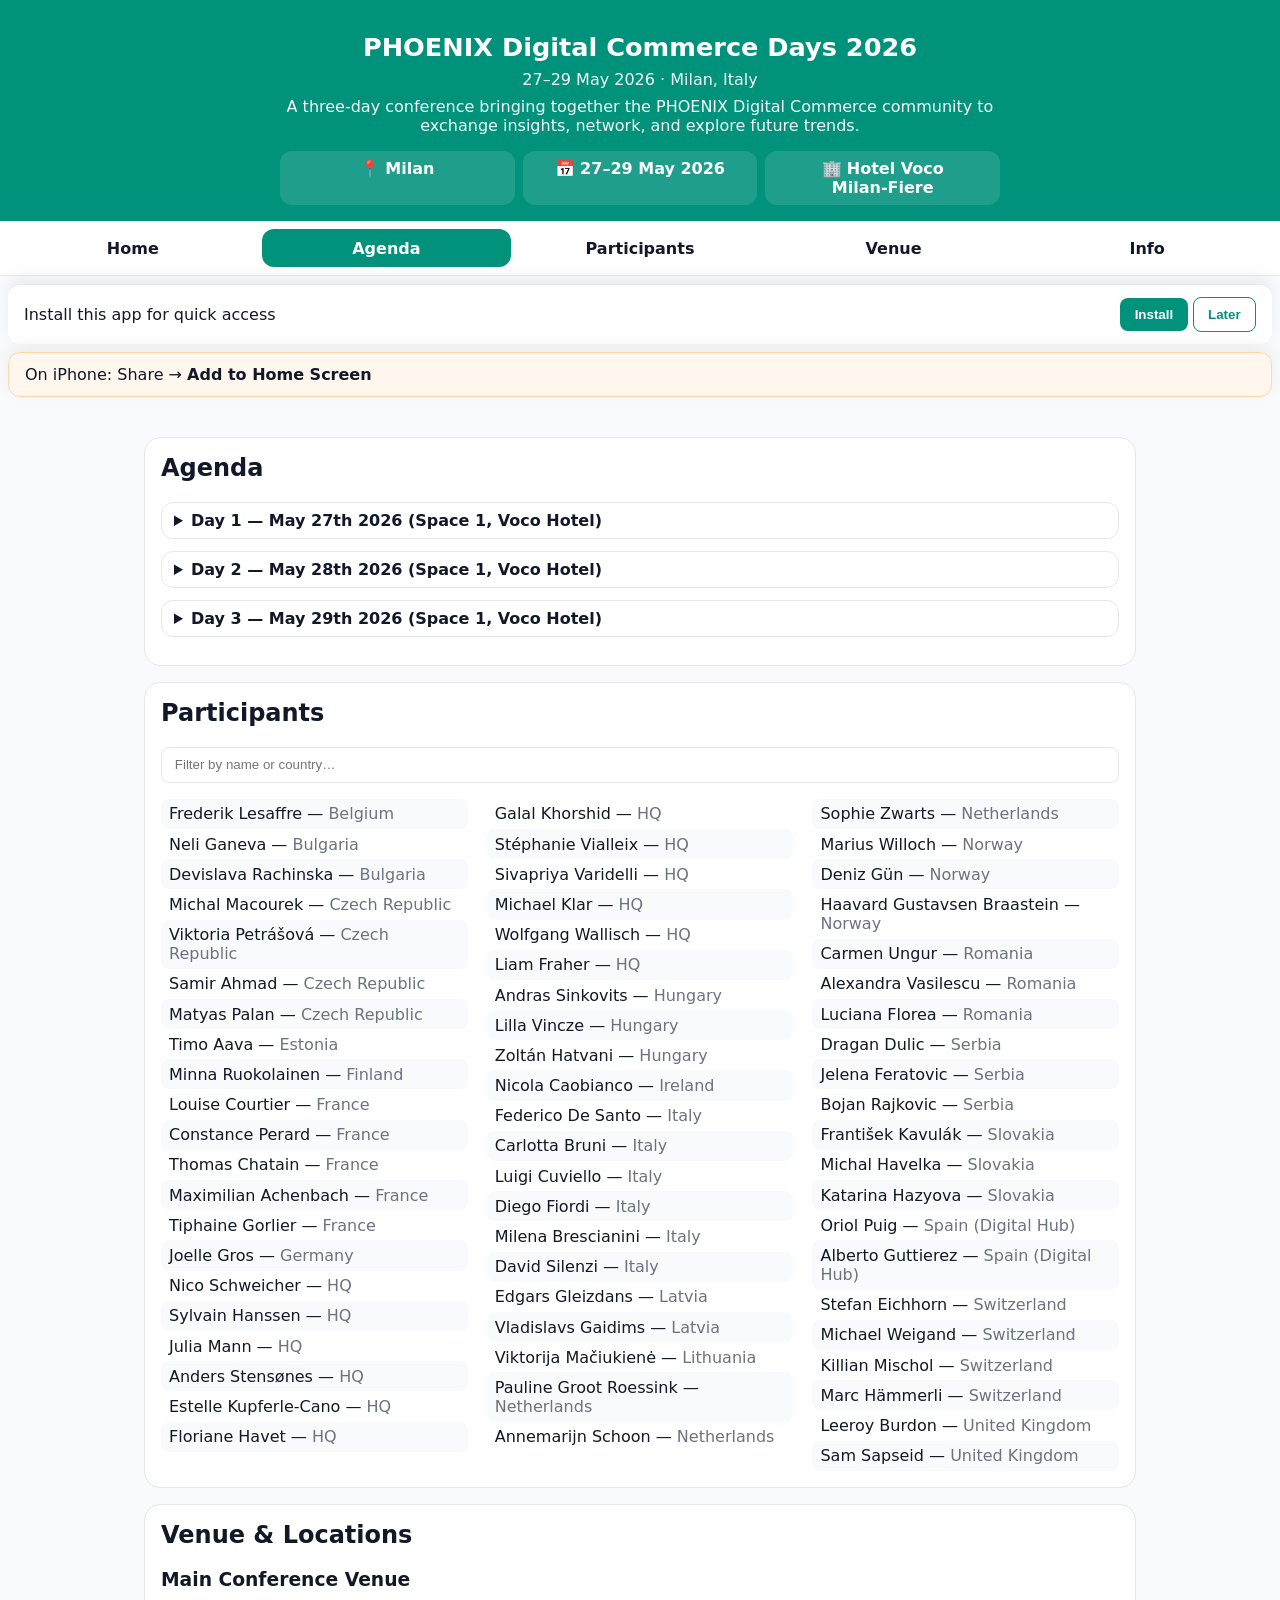
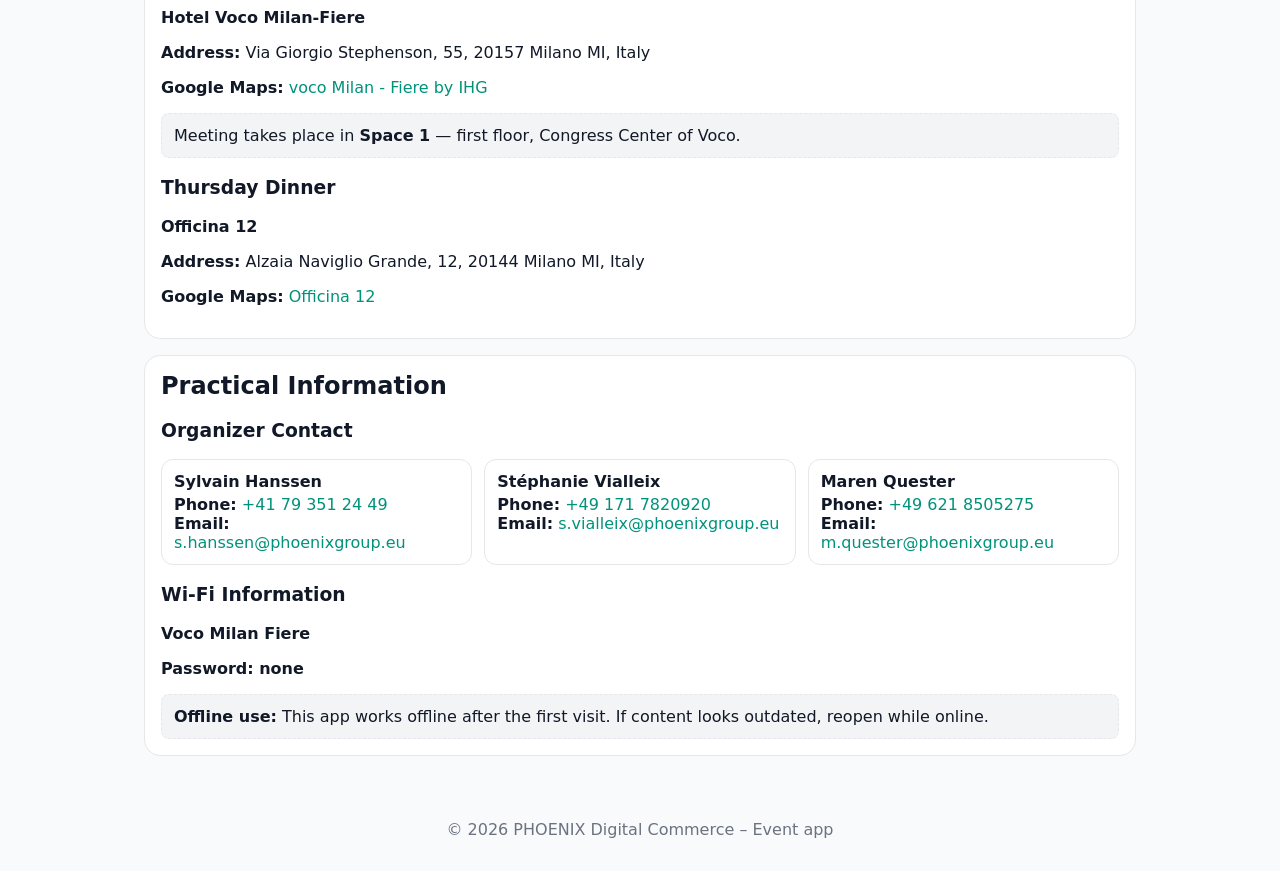
==== commit 2a9429dd: "Update index.html" ====
--- a/index.html
+++ b/index.html
@@ -73,20 +73,19 @@
         <summary>Day 2 — May 28th 2026 <span class="location">(Space 1, Voco Hotel)</span></summary>
         <div class="agenda-table">
           <div class="row head"><div>Time</div><div>Session</div><div>Speakers</div></div>
-          <div class="row"><div>09:00 – 09:30</div><div>Are your websites AI ready?</div><div>DC CC team</div></div>
+          <div class="row"><div>09:00 – 09:30</div><div>Are your sites ready for the next level of AI?</div><div>Galal</div></div>
           <div class="row"><div>09:30 – 10:00</div><div>Panel: bringing online to the store</div><div>Julia (moderator), with CZ/NL/IE</div></div>
           <div class="row"><div>10:00 – 10:30</div><div>Panel: offline vs. online pricing</div><div>Stephanie (moderator), with CZ / NO/ BAL / CH</div></div>
           <div class="row"><div>10:30 – 10:55</div><div>BREAK</div><div></div></div>
           <div class="row"><div>10:55 – 11:30</div><div>Panel: How to engage pharmacists with digitalization?</div><div>Anders (moderator), with Gesund.de / SK / HU</div></div>
           <div class="row"><div>11:30 – 12:00</div><div>Panel: Rx and collaborating with online providers</div><div>Anders (moderator), with IE / NL / BAL / UK</div></div>
           <div class="row"><div>12:00 – 13:15</div><div>LUNCH @ Betulle Restaurant</div><div></div></div>
-          <div class="row"><div>13:15 – 13:45</div><div>PHX Loyalty: learnings from Serbia</div><div>Jelena, Dragan (BENU RS)</div></div>
-          <div class="row"><div>14:00 – 14:30</div><div>PHX Loyalty and Digital ecosystem update</div><div>Estelle (HQ), Oriol (Digital Hub)</div></div>
-          <div class="row"><div>14:30 – 15:30</div><div>Loyalty roundtables</div><div>All</div></div>
-          <div class="row"><div>15:30 – 15:50</div><div>BREAK</div><div></div></div>
-          <div class="row"><div>15:50 – 16:30</div><div>External Keynote</div><div>Luca Visini, Head of EU Commercial Strategy & Development at Reset Health</div></div>
+          <div class="row"><div>13:15 – 13:45</div><div>External Keynote</div><div>Luca Visini, Head of EU Commercial Strategy & Development at Reset Health</div></div>
+          <div class="row"><div>14:15 – 15:10</div><div>PHX Loyalty and Digital ecosystem update and learnings from Serbia</div><div>Estelle (HQ), Oriol (Digital Hub), Jelena & Dragan (BENU RS)</div></div>
+          <div class="row"><div>15:10 – 15:30</div><div>BREAK</div><div></div></div>
+          <div class="row"><div>15:30 – 16:30</div><div>Loyalty - Q&A roundtables in smaller groups</div><div>All</div></div>
           <div class="row"><div>16:30 – 17:30</div><div>BREAK</div><div></div></div>
-          <div class="row"><div>17:30</div><div>Bus departure to visit: 1. Amazon parapharmacy  2. OR Benu Salute City Life</div><div></div></div>
+          <div class="row"><div>17:30</div><div>Bus departure to visit: 1. Amazon parapharmacy OR 2. BENU Salute City Life</div><div></div></div>
           <div class="row"><div>19:00 – 23:00</div><div>Dinner — Officina 12</div><div></div></div>
           <div class="row"><div>23:00</div><div>Bus to Hotel</div><div></div></div>
         </div>
@@ -222,8 +221,8 @@
       </div>
 
       <h3>Wi‑Fi Information</h3>
-      <p><strong>Voco Milan Fiere </strong> <span class="muted">—</span></p>
-      <p><strong>Password: none </strong> <span class="muted">—</span></p>
+      <p><strong>Voco Milan Fiere </strong> <span class="muted"></span></p>
+      <p><strong>Password: none </strong> <span class="muted"></span></p>
 
       <div class="note">
         <strong>Offline use:</strong> This app works offline after the first visit. If content looks outdated, reopen while online.
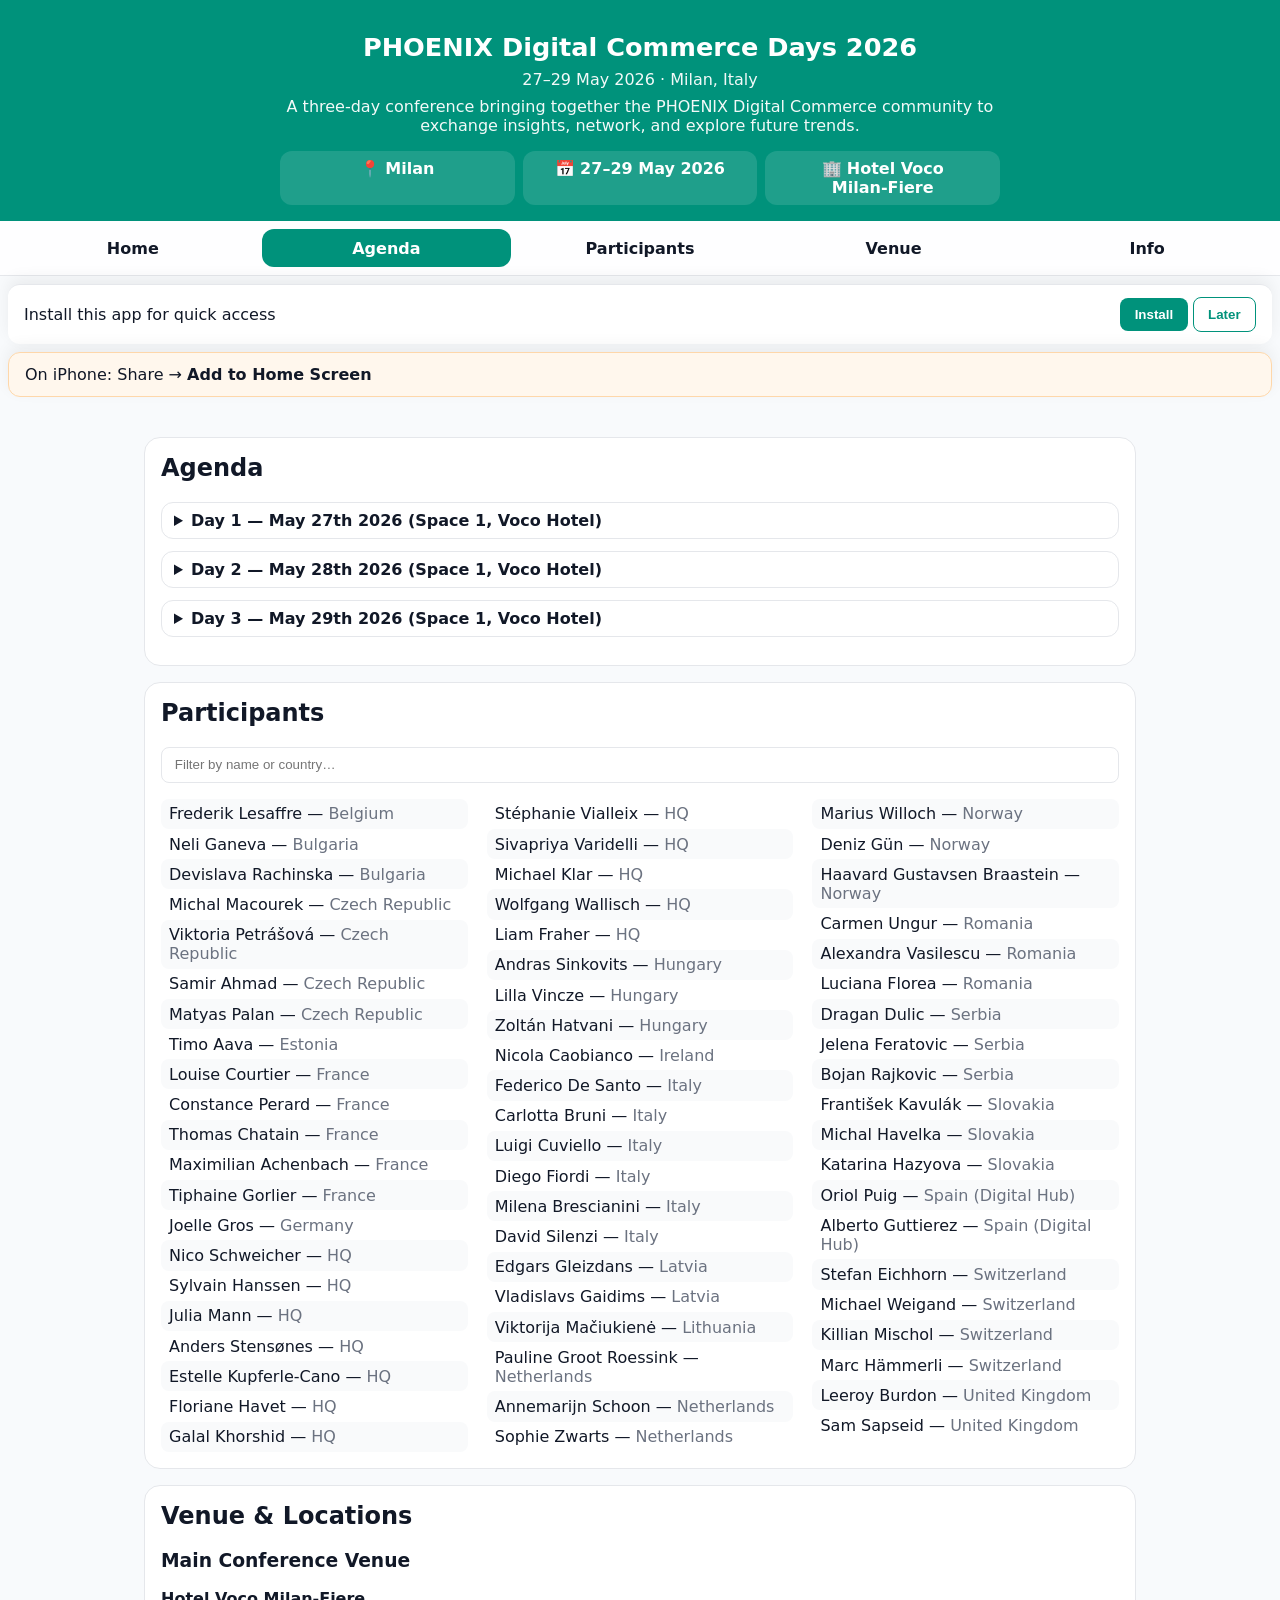
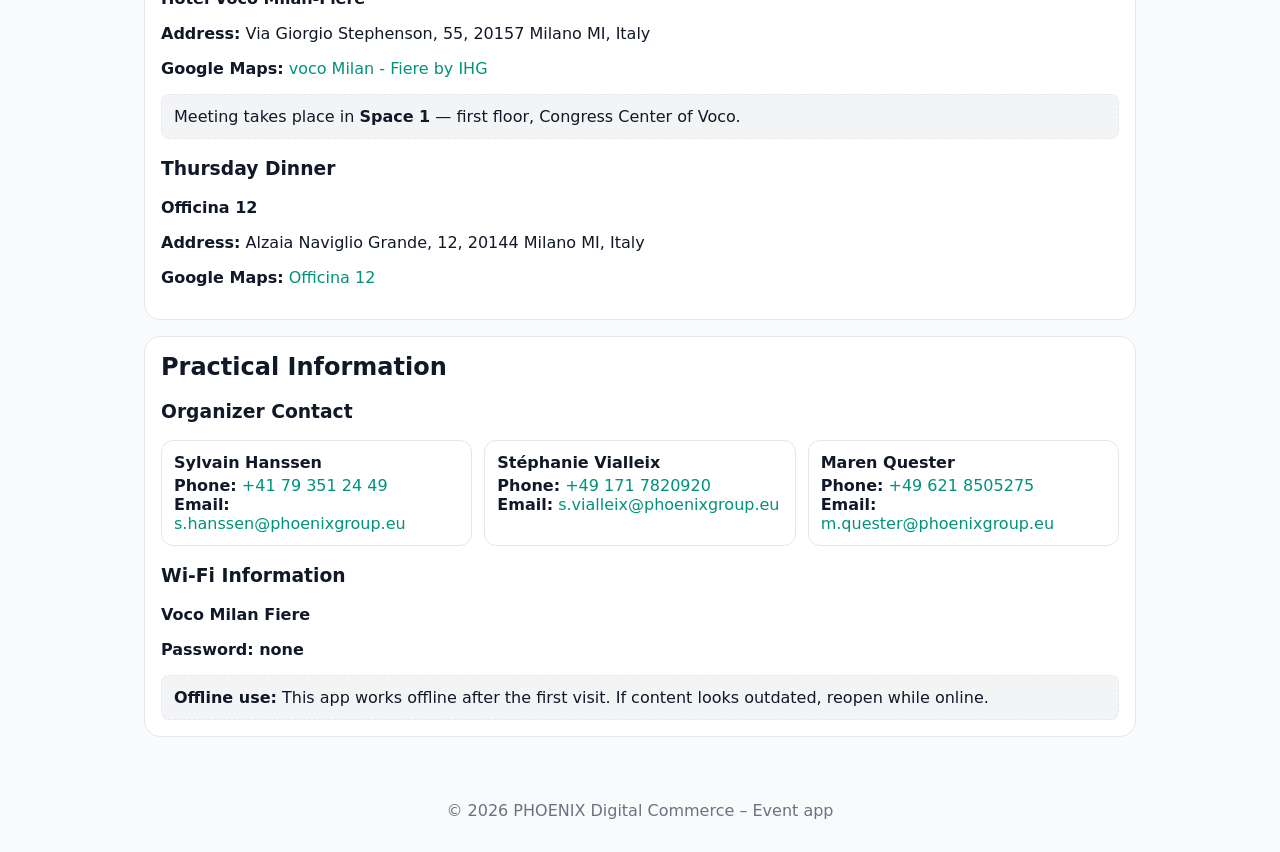
==== commit d8684155: "Update index.html" ====
--- a/index.html
+++ b/index.html
@@ -59,7 +59,7 @@
           <div class="row"><div>13:35 – 14:00</div><div>PHX Digital Commerce Update</div><div>DC CC Team</div></div>
           <div class="row"><div>14:00 – 14:20</div><div>PHX Group update and ambition with Digital Commerce</div><div>Wolfgang Wallisch, ExB Commercial &amp; Marketing</div></div>
           <div class="row"><div>14:20 – 15:00</div><div>PHX Italy keynote: our journey from €5m to €50m</div><div>Federico, Luigi (BENU IT)</div></div>
-          <div class="row"><div>15:00 – 15:30</div><div>Panel: Quick Commerce</div><div>Julia (moderator), with </div></div>
+          <div class="row"><div>15:00 – 15:30</div><div>Panel: Quick Commerce</div><div>Julia (moderator), with RO / LT / RS</div></div>
           <div class="row"><div>15:30 – 15:50</div><div>BREAK</div><div></div></div>
           <div class="row"><div>15:50 – 16:20</div><div>Approach to CRO at Apotek1</div><div>Deniz (Apotek1)</div></div>
           <div class="row"><div>16:20 – 16:40</div><div>Going from online to omnichannel in Bulgaria</div><div>Neli (BENU BG)</div></div>
@@ -74,15 +74,15 @@
         <div class="agenda-table">
           <div class="row head"><div>Time</div><div>Session</div><div>Speakers</div></div>
           <div class="row"><div>09:00 – 09:30</div><div>Are your sites ready for the next level of AI?</div><div>Galal</div></div>
-          <div class="row"><div>09:30 – 10:00</div><div>Panel: bringing online to the store</div><div>Julia (moderator), with CZ/NL/IE</div></div>
-          <div class="row"><div>10:00 – 10:30</div><div>Panel: offline vs. online pricing</div><div>Stephanie (moderator), with CZ / NO/ BAL / CH</div></div>
+          <div class="row"><div>09:30 – 10:00</div><div>Panel: bringing online to the store</div><div>Julia (moderator), with CZ / NL / IE</div></div>
+          <div class="row"><div>10:00 – 10:30</div><div>Panel: offline vs. online pricing</div><div>Stephanie (moderator), with CZ / NO / BAL / CH</div></div>
           <div class="row"><div>10:30 – 10:55</div><div>BREAK</div><div></div></div>
           <div class="row"><div>10:55 – 11:30</div><div>Panel: How to engage pharmacists with digitalization?</div><div>Anders (moderator), with Gesund.de / SK / HU</div></div>
           <div class="row"><div>11:30 – 12:00</div><div>Panel: Rx and collaborating with online providers</div><div>Anders (moderator), with IE / NL / BAL / UK</div></div>
           <div class="row"><div>12:00 – 13:15</div><div>LUNCH @ Betulle Restaurant</div><div></div></div>
-          <div class="row"><div>13:15 – 13:45</div><div>External Keynote</div><div>Luca Visini, Head of EU Commercial Strategy & Development at Reset Health</div></div>
-          <div class="row"><div>14:15 – 15:10</div><div>PHX Loyalty and Digital ecosystem update and learnings from Serbia</div><div>Estelle (HQ), Oriol (Digital Hub), Jelena & Dragan (BENU RS)</div></div>
-          <div class="row"><div>15:10 – 15:30</div><div>BREAK</div><div></div></div>
+          <div class="row"><div>13:15 – 14:15</div><div>External Keynote</div><div>Luca Visini, Head of EU Commercial Strategy & Development at Reset Health</div></div>
+          <div class="row"><div>14:15 – 15:05</div><div>PHX Loyalty and Digital ecosystem update and learnings from Serbia</div><div>Estelle (HQ), Oriol (Digital Hub), Jelena & Dragan (BENU RS)</div></div>
+          <div class="row"><div>15:05 – 15:30</div><div>BREAK</div><div></div></div>
           <div class="row"><div>15:30 – 16:30</div><div>Loyalty - Q&A roundtables in smaller groups</div><div>All</div></div>
           <div class="row"><div>16:30 – 17:30</div><div>BREAK</div><div></div></div>
           <div class="row"><div>17:30</div><div>Bus departure to visit: 1. Amazon parapharmacy OR 2. BENU Salute City Life</div><div></div></div>
@@ -98,11 +98,11 @@
           <div class="row"><div>08:30 – 08:45</div><div>Wake-up trivia</div><div>DC CC team</div></div>
           <div class="row"><div>08:45 – 09:15</div><div>Update from PHX IT&amp;D and deploying AI</div><div>Michael Klar (PHX IT&D)</div></div>
           <div class="row"><div>09:15 – 09:35</div><div>Retail Media update - where are we?</div><div>Galal </div></div>
-          <div class="row"><div>09:35 – 10:00</div><div>Panel: Retail media</div><div>Galal (moderator), with HU / CZ / RS</div></div>
+          <div class="row"><div>09:35 – 10:00</div><div>Panel: Retail Media - Market readiness, supplier fundings, measurements</div><div>Galal (moderator), with HU / CZ / RS</div></div>
           <div class="row"><div>10:00 – 10:20</div><div>BREAK</div><div></div></div>
           <div class="row"><div>10:20 – 10:45</div><div>PIM POC and next steps</div><div>Julia, Federico (BENU IT)</div></div>
           <div class="row"><div>10:45 – 11:05</div><div>Deploying AI for coding</div><div>Alberto (Digital Hub)</div></div>
-          <div class="row"><div>11:05 – 11:50</div><div>AI tools “fair”</div><div>All</div></div>
+          <div class="row"><div>11:05 – 11:50</div><div>AI tools “live demos” and Q&A</div><div>All</div></div>
           <div class="row"><div>11:50 – 12:00</div><div>Closing</div><div>Sylvain</div></div>
           <div class="row"><div>12:15</div><div>Bus leaving to Milan airports</div><div></div></div>
         </div>
@@ -125,7 +125,6 @@
         <li data-country="Czech Republic">Samir Ahmad — <span class="muted">Czech Republic</span></li>
         <li data-country="Czech Republic">Matyas Palan — <span class="muted">Czech Republic</span></li>
         <li data-country="Estonia">Timo Aava — <span class="muted">Estonia</span></li>
-        <li data-country="Finland">Minna Ruokolainen — <span class="muted">Finland</span></li>
         <li data-country="France">Louise Courtier — <span class="muted">France</span></li>
         <li data-country="France">Constance Perard — <span class="muted">France</span></li>
         <li data-country="France">Thomas Chatain — <span class="muted">France</span></li>
